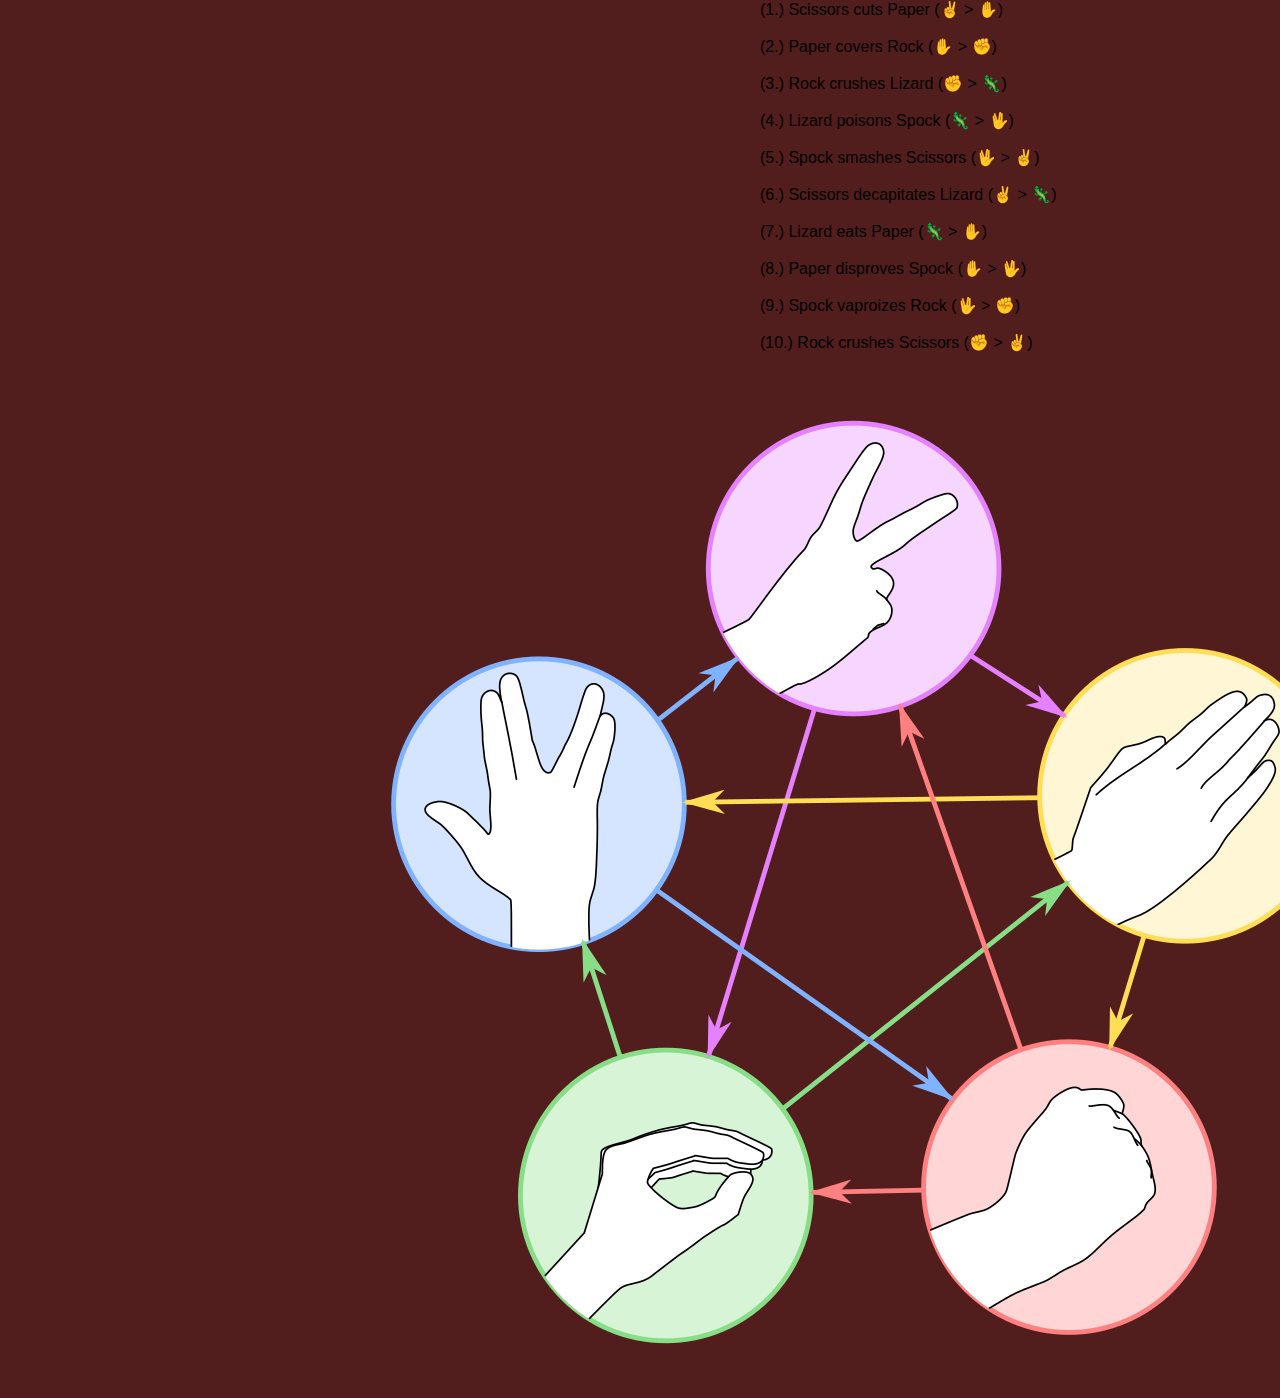
==== rules.html @ 2ebb78e5 "add rules page and style it" ====
<!DOCTYPE html>
<html lang="en">
   <head>
      <meta charset="UTF-8">
      <meta http-equiv="X-UA-Compatible" content="IE=edge">
      <meta name="viewport" content="width=device-width, initial-scale=1.0">
      <meta name="keywords" content="HTML, CSS, JavaScript, RPSLS">
      <link rel="stylesheet" href="assets/css/style.css">
      <meta name="author" content="Niklas Färeborg">
      <title>Rock,Paper,Scissors,Lizzard,Spock</title>
   </head>
   <body>
<section id="rules-section">  
        <p class="gamerulestext">
            (1.) Scissors cuts Paper (✌ > ✋)<br><br> 
            (2.) Paper covers Rock (✋ > ✊)<br><br>
            (3.) Rock crushes Lizard (✊ > 🦎)<br><br>
            (4.) Lizard poisons Spock (🦎 > 🖖)<br><br>
            (5.) Spock smashes Scissors (🖖 > ✌)<br><br>
            (6.) Scissors decapitates Lizard (✌ > 🦎)<br><br>
            (7.) Lizard eats Paper (🦎 > ✋)<br><br>
            (8.) Paper disproves Spock (✋ > 🖖)<br><br>
            (9.) Spock vaproizes Rock (🖖 > ✊)<br><br>
            (10.) Rock crushes Scissors (✊ > ✌)<br><br>
        </p>
<div class="gamerules">
    <img src="rock-paper-scissors-lizard-spock.png" alt="The rules of the game">
</div>

</section>
      <!--JavaScript-->
      <script src="assets/js/script.js"></script>
   </body>
</html>
---- assets/css/style.css ----
*{
    margin: 0;
    padding: 0;
    box-sizing: border-box;
}
/* game section */

section{
    height: 100vh;
    background-color: rgb(82, 29, 29);
    font-family: sans-serif;
}

#rules-section {
    background-color: rgb(82, 29, 29);
    height: 100%;
}
.gamerules {
    margin-left: 350px;
}

.gamerulestext {
    margin-left: 760px;
}
/* score for user and ai */ 

.score {
    color: white;
    height: 20vh;
    display: flex;
    justify-content: space-around;
    align-items: center;
}

.score h2{
    font-size: 25px;
}

.score p {
    text-align: center;
    font-size: 15px;
    padding: 8px;
}
/* intro screen before pressing start button */

.intro{
    color: white;
    height: 50vh;
    display: flex;
    flex-direction: column;
    align-items: center;
    justify-content: space-around;
    transition: opacity 1s ease;
}

.intro h1{
    font-size: 55px;
}

.intro button, .match button{
    width: 155px;
    height: 60px;
    background: none;
    border: none;
    color: white;
    font-size: 25px;
    background-color: darkgreen;
    border-radius: 5px;
}

/* match screen after pressing start button */

.match{
    position: absolute;
    top: 30%;
    left: 28%;
    transform: translate(-50, -50);
    transition: opacity 1s ease 1s;
}

.winner{
    color: white;
    text-align: center;
    font-size: 60px;
}

.move, .options{
    display: flex;
    justify-content: space-around;
    align-items: center;
}

button{
    margin-left: 15px;
}

#rules {
    color: green;
    background-color: white;
    height: 60px;
    width: 155px;
    font-size: 25px;
    border-radius: 5px;
    margin-left: 850px;
    margin-top: 15px;
}

.user-move{
    transform: rotateY(180deg);
}

/* fades out intro screen when pressing start button */

div.fadeOut{
    opacity: 0;
    pointer-events: none;
}

/* fades in match screen */

div.fadeIn{
    opacity: 1;
    pointer-events: all;
}



/* for small screen sizes from 375px wide and down */

@media screen and (max-width:375px) {
.game {
    height: 812px;
    width: 375px;
}

h1 {
    text-align: center;
}

div.match {
    top: 15%;
    width: 375px;
    left: 0%;
    text-align: center;
}

.winner {
    text-align: center;
}

div.move {
    width: 72%;
    margin-left: 50px;
}

.user-move {
    width: 50%;
    margin: auto;
}

.ai-move {
    width: 50%;
    margin-right: 3px;
}

.options {
    width: 90%;
    margin-right: 2px;
    justify-content: space-around;
    display: flex;
    flex-direction: column;
}

button {
    size: 30px;
    margin-bottom: 5px;
    margin-top: 10px;
}
}

/* for small screen sizes from 768px wide and down */

@media screen and (max-width:768px) {

    .game {
        height: 812px;
        width: 768px;
    }
    
    h1 {
        text-align: center;
    }
    
    div.match {
        width: 375px;
        text-align: center;
    }
    
    .winner {
        text-align: center;
    }
    
    div.move {
        width: 72%;
        margin-left: 50px;
    }
    
    .user-move {
        width: 50%;
        margin: auto;
    }
    
    .ai-move {
        width: 50%;
        margin-right: 3px;
    }
    
    .options {
        
        display: flex;
    }
    
    button {
        size: 100px;
        margin-bottom: 5px;
        margin-top: 10px;
        width: 100px;
    }

}
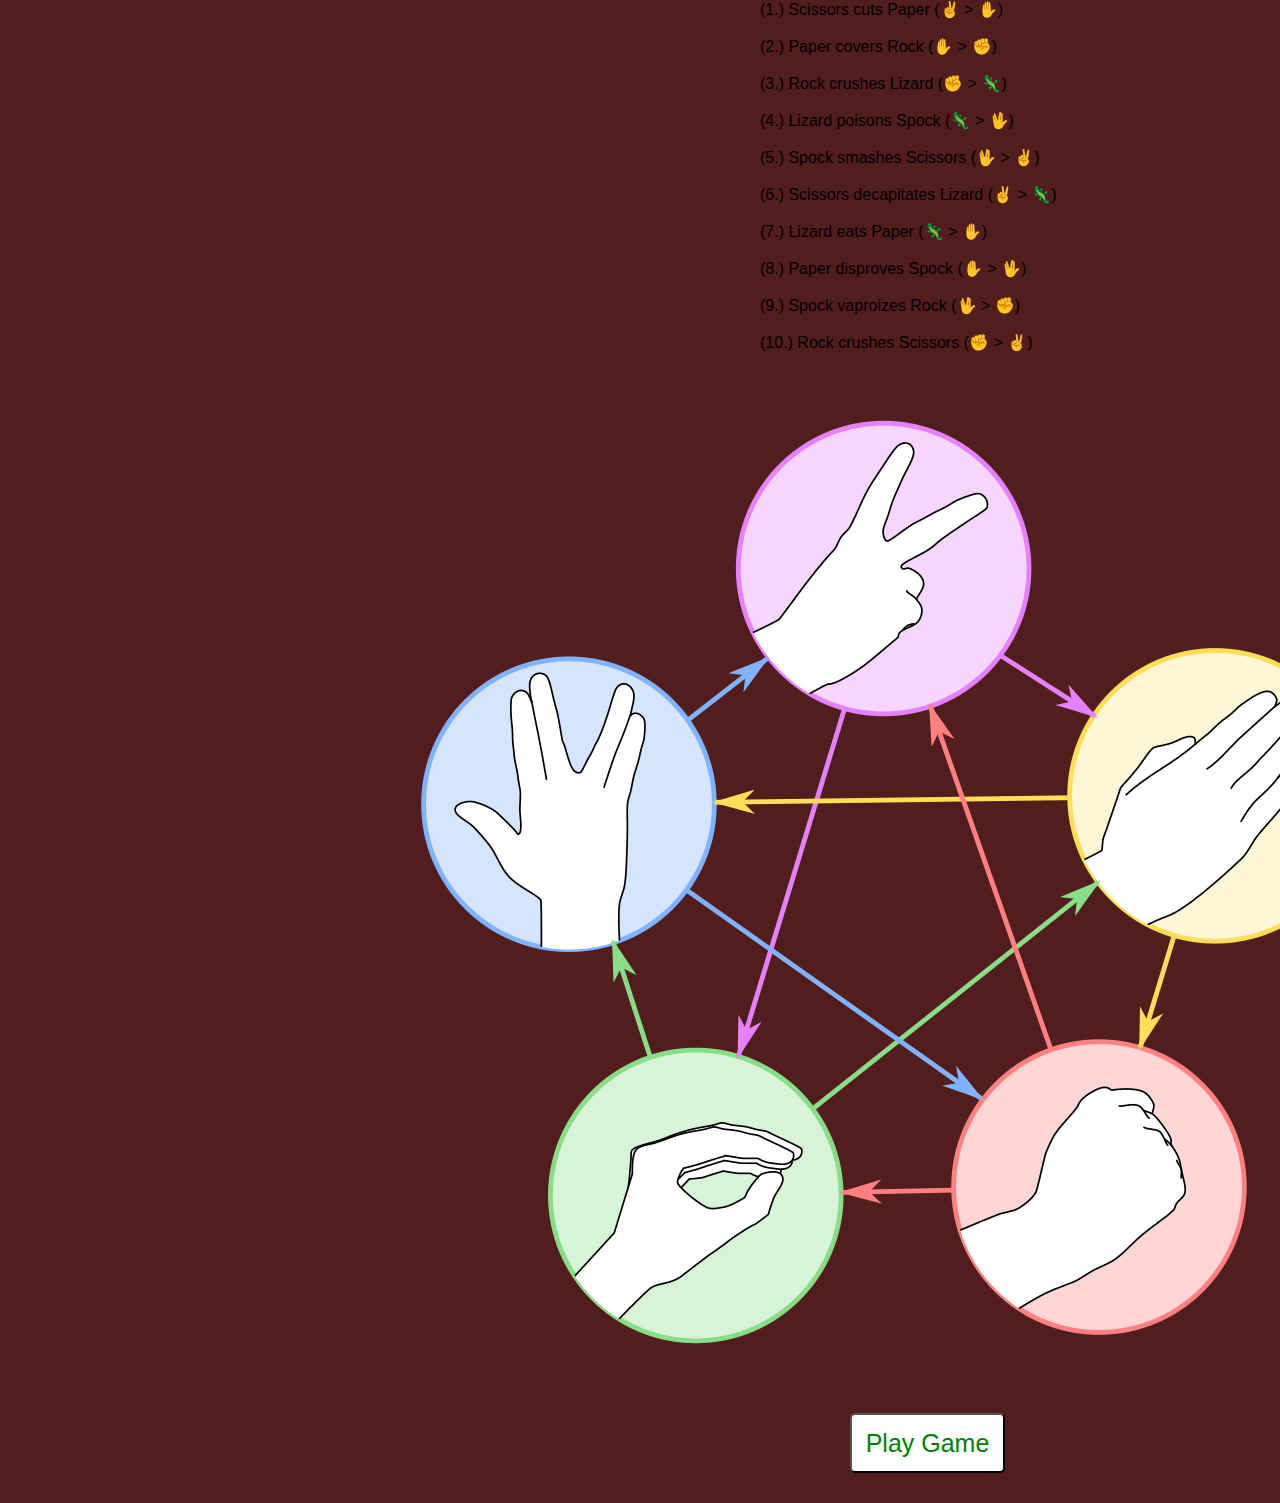
==== commit 4edf24b0: "add button for rules and centered it, add button to start game from rules page" ====
--- a/rules.html
+++ b/rules.html
@@ -26,7 +26,9 @@
 <div class="gamerules">
     <img src="rock-paper-scissors-lizard-spock.png" alt="The rules of the game">
 </div>
-
+<a href="index.html">
+<button id="rules">Play Game</button>
+</a>
 </section>
       <!--JavaScript-->
       <script src="assets/js/script.js"></script>
--- a/assets/css/style.css
+++ b/assets/css/style.css
@@ -11,87 +11,18 @@
     font-family: sans-serif;
 }
 
+/* rules page */
+
 #rules-section {
     background-color: rgb(82, 29, 29);
     height: 100%;
 }
 .gamerules {
-    margin-left: 350px;
+    margin-left: 380px;
 }
 
 .gamerulestext {
     margin-left: 760px;
-}
-/* score for user and ai */ 
-
-.score {
-    color: white;
-    height: 20vh;
-    display: flex;
-    justify-content: space-around;
-    align-items: center;
-}
-
-.score h2{
-    font-size: 25px;
-}
-
-.score p {
-    text-align: center;
-    font-size: 15px;
-    padding: 8px;
-}
-/* intro screen before pressing start button */
-
-.intro{
-    color: white;
-    height: 50vh;
-    display: flex;
-    flex-direction: column;
-    align-items: center;
-    justify-content: space-around;
-    transition: opacity 1s ease;
-}
-
-.intro h1{
-    font-size: 55px;
-}
-
-.intro button, .match button{
-    width: 155px;
-    height: 60px;
-    background: none;
-    border: none;
-    color: white;
-    font-size: 25px;
-    background-color: darkgreen;
-    border-radius: 5px;
-}
-
-/* match screen after pressing start button */
-
-.match{
-    position: absolute;
-    top: 30%;
-    left: 28%;
-    transform: translate(-50, -50);
-    transition: opacity 1s ease 1s;
-}
-
-.winner{
-    color: white;
-    text-align: center;
-    font-size: 60px;
-}
-
-.move, .options{
-    display: flex;
-    justify-content: space-around;
-    align-items: center;
-}
-
-button{
-    margin-left: 15px;
 }
 
 #rules {
@@ -103,6 +34,79 @@
     border-radius: 5px;
     margin-left: 850px;
     margin-top: 15px;
+    margin-bottom: 30px;
+}
+
+/* score for user and ai */ 
+
+.score {
+    color: white;
+    height: 20vh;
+    display: flex;
+    justify-content: space-around;
+    align-items: center;
+}
+
+.score h2{
+    font-size: 25px;
+}
+
+.score p {
+    text-align: center;
+    font-size: 15px;
+    padding: 8px;
+}
+/* intro screen before pressing start button */
+
+.intro{
+    color: white;
+    height: 50vh;
+    display: flex;
+    flex-direction: column;
+    align-items: center;
+    justify-content: space-around;
+    transition: opacity 1s ease;
+}
+
+.intro h1{
+    font-size: 55px;
+}
+
+.intro button, .match button{
+    width: 155px;
+    height: 60px;
+    background: none;
+    border: none;
+    color: white;
+    font-size: 25px;
+    background-color: darkgreen;
+    border-radius: 5px;
+}
+
+/* match screen after pressing start button */
+
+.match{
+    position: absolute;
+    top: 30%;
+    left: 28%;
+    transform: translate(-50, -50);
+    transition: opacity 1s ease 1s;
+}
+
+.winner{
+    color: white;
+    text-align: center;
+    font-size: 60px;
+}
+
+.move, .options{
+    display: flex;
+    justify-content: space-around;
+    align-items: center;
+}
+
+button{
+    margin-left: 15px;
 }
 
 .user-move{
